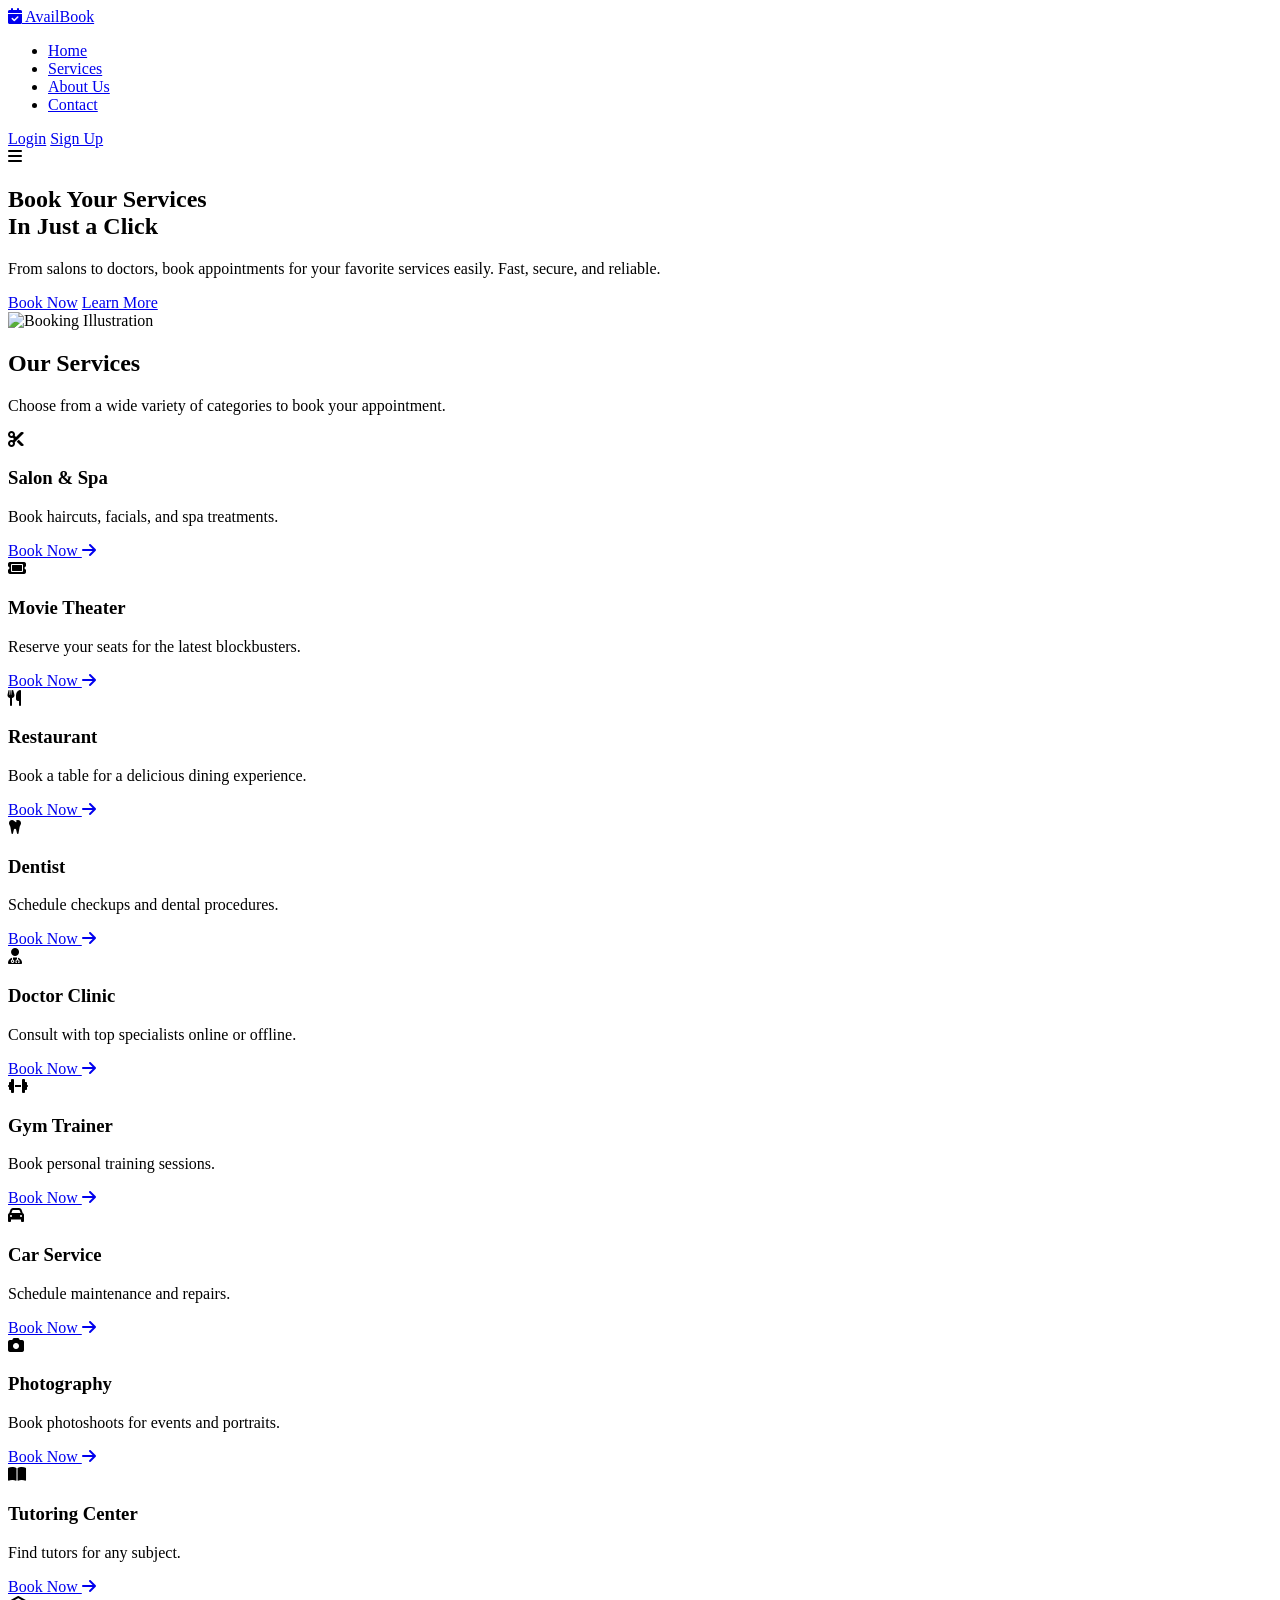
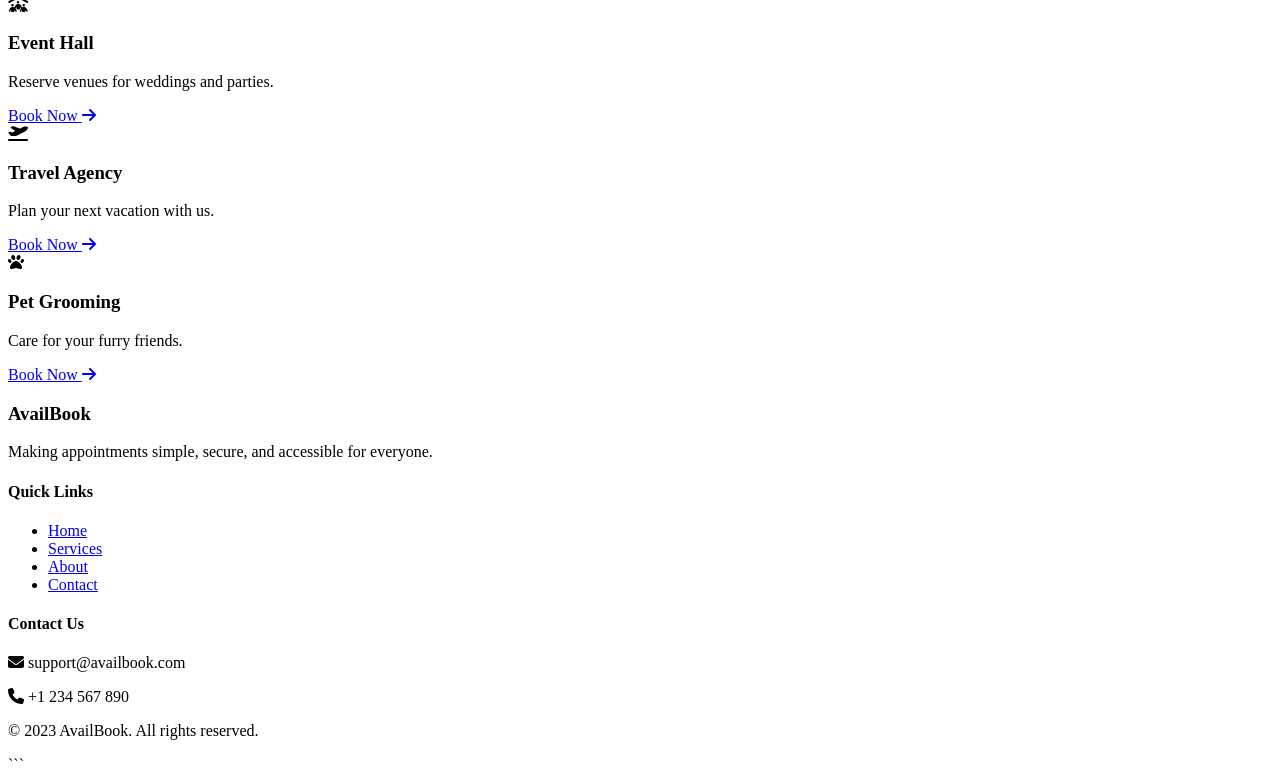
==== index.html @ f918c043 "Create index.html" ====
<!DOCTYPE html>
<html lang="en">
<head>
    <meta charset="UTF-8">
    <meta name="viewport" content="width=device-width, initial-scale=1.0">
    <meta name="description" content="AvailBook - The easiest way to book appointments for any service.">
    <title>AvailBook | Book Your Appointment</title>
    
    <!-- Link to CSS (To be created) -->
    <link rel="stylesheet" href="css/style.css">
    
    <!-- Link to FontAwesome for Icons (Modern UI requirement) -->
    <link rel="stylesheet" href="https://cdnjs.cloudflare.com/ajax/libs/font-awesome/6.4.0/css/all.min.css">
    
    <!-- Google Fonts (Poppins for a modern, clean look) -->
    <link href="https://fonts.googleapis.com/css2?family=Poppins:wght@300;400;600;700&display=swap" rel="stylesheet">
</head>
<body>

    <!-- ================= NAVBAR ================= -->
    <header class="navbar">
        <div class="container nav-container">
            <!-- Logo Section -->
            <a href="#" class="logo">
                <i class="fa-solid fa-calendar-check"></i> AvailBook
            </a>

            <!-- Navigation Links -->
            <nav class="nav-links">
                <ul>
                    <li><a href="#hero">Home</a></li>
                    <li><a href="#services">Services</a></li>
                    <li><a href="#about">About Us</a></li>
                    <li><a href="#contact">Contact</a></li>
                </ul>
            </nav>

            <!-- Auth Buttons -->
            <div class="nav-actions">
                <a href="#" class="btn btn-outline">Login</a>
                <a href="#" class="btn btn-primary">Sign Up</a>
            </div>

            <!-- Mobile Menu Toggle (Hidden on Desktop) -->
            <div class="mobile-menu-btn">
                <i class="fa-solid fa-bars"></i>
            </div>
        </div>
    </header>

    <!-- ================= HERO SECTION ================= -->
    <section id="hero" class="hero-section">
        <div class="container hero-content">
            <div class="hero-text">
                <h1>Book Your Services <br> <span class="highlight">In Just a Click</span></h1>
                <p>From salons to doctors, book appointments for your favorite services easily. Fast, secure, and reliable.</p>
                <div class="hero-buttons">
                    <a href="#services" class="btn btn-primary btn-lg">Book Now</a>
                    <a href="#" class="btn btn-secondary btn-lg">Learn More</a>
                </div>
            </div>
            <!-- Hero Image Placeholder -->
            <div class="hero-image">
                <img src="https://via.placeholder.com/500x400?text=AvailBook+Illustration" alt="Booking Illustration">
            </div>
        </div>
    </section>

    <!-- ================= SERVICES SECTION ================= -->
    <section id="services" class="services-section">
        <div class="container">
            <div class="section-header">
                <h2>Our Services</h2>
                <p>Choose from a wide variety of categories to book your appointment.</p>
            </div>

            <!-- Services Grid -->
            <div class="services-grid">
                
                <!-- Card 1: Salon -->
                <article class="service-card">
                    <div class="card-icon">
                        <i class="fa-solid fa-scissors"></i>
                    </div>
                    <h3>Salon & Spa</h3>
                    <p>Book haircuts, facials, and spa treatments.</p>
                    <a href="#" class="card-link">Book Now <i class="fa-solid fa-arrow-right"></i></a>
                </article>

                <!-- Card 2: Movie Theater -->
                <article class="service-card">
                    <div class="card-icon">
                        <i class="fa-solid fa-ticket"></i>
                    </div>
                    <h3>Movie Theater</h3>
                    <p>Reserve your seats for the latest blockbusters.</p>
                    <a href="#" class="card-link">Book Now <i class="fa-solid fa-arrow-right"></i></a>
                </article>

                <!-- Card 3: Restaurant -->
                <article class="service-card">
                    <div class="card-icon">
                        <i class="fa-solid fa-utensils"></i>
                    </div>
                    <h3>Restaurant</h3>
                    <p>Book a table for a delicious dining experience.</p>
                    <a href="#" class="card-link">Book Now <i class="fa-solid fa-arrow-right"></i></a>
                </article>

                <!-- Card 4: Dentist -->
                <article class="service-card">
                    <div class="card-icon">
                        <i class="fa-solid fa-tooth"></i>
                    </div>
                    <h3>Dentist</h3>
                    <p>Schedule checkups and dental procedures.</p>
                    <a href="#" class="card-link">Book Now <i class="fa-solid fa-arrow-right"></i></a>
                </article>

                <!-- Card 5: Doctor Clinic -->
                <article class="service-card">
                    <div class="card-icon">
                        <i class="fa-solid fa-user-doctor"></i>
                    </div>
                    <h3>Doctor Clinic</h3>
                    <p>Consult with top specialists online or offline.</p>
                    <a href="#" class="card-link">Book Now <i class="fa-solid fa-arrow-right"></i></a>
                </article>

                <!-- Card 6: Gym Trainer -->
                <article class="service-card">
                    <div class="card-icon">
                        <i class="fa-solid fa-dumbbell"></i>
                    </div>
                    <h3>Gym Trainer</h3>
                    <p>Book personal training sessions.</p>
                    <a href="#" class="card-link">Book Now <i class="fa-solid fa-arrow-right"></i></a>
                </article>

                <!-- Card 7: Car Service -->
                <article class="service-card">
                    <div class="card-icon">
                        <i class="fa-solid fa-car"></i>
                    </div>
                    <h3>Car Service</h3>
                    <p>Schedule maintenance and repairs.</p>
                    <a href="#" class="card-link">Book Now <i class="fa-solid fa-arrow-right"></i></a>
                </article>

                <!-- Card 8: Photography -->
                <article class="service-card">
                    <div class="card-icon">
                        <i class="fa-solid fa-camera"></i>
                    </div>
                    <h3>Photography</h3>
                    <p>Book photoshoots for events and portraits.</p>
                    <a href="#" class="card-link">Book Now <i class="fa-solid fa-arrow-right"></i></a>
                </article>

                <!-- Card 9: Tutoring -->
                <article class="service-card">
                    <div class="card-icon">
                        <i class="fa-solid fa-book-open"></i>
                    </div>
                    <h3>Tutoring Center</h3>
                    <p>Find tutors for any subject.</p>
                    <a href="#" class="card-link">Book Now <i class="fa-solid fa-arrow-right"></i></a>
                </article>

                <!-- Card 10: Event Hall -->
                <article class="service-card">
                    <div class="card-icon">
                        <i class="fa-solid fa-people-roof"></i>
                    </div>
                    <h3>Event Hall</h3>
                    <p>Reserve venues for weddings and parties.</p>
                    <a href="#" class="card-link">Book Now <i class="fa-solid fa-arrow-right"></i></a>
                </article>

                <!-- Card 11: Travel Agency -->
                <article class="service-card">
                    <div class="card-icon">
                        <i class="fa-solid fa-plane-departure"></i>
                    </div>
                    <h3>Travel Agency</h3>
                    <p>Plan your next vacation with us.</p>
                    <a href="#" class="card-link">Book Now <i class="fa-solid fa-arrow-right"></i></a>
                </article>

                <!-- Card 12: Pet Grooming -->
                <article class="service-card">
                    <div class="card-icon">
                        <i class="fa-solid fa-paw"></i>
                    </div>
                    <h3>Pet Grooming</h3>
                    <p>Care for your furry friends.</p>
                    <a href="#" class="card-link">Book Now <i class="fa-solid fa-arrow-right"></i></a>
                </article>

            </div>
        </div>
    </section>

    <!-- ================= FOOTER ================= -->
    <footer class="footer">
        <div class="container footer-content">
            <div class="footer-brand">
                <h3>AvailBook</h3>
                <p>Making appointments simple, secure, and accessible for everyone.</p>
            </div>
            
            <div class="footer-links">
                <h4>Quick Links</h4>
                <ul>
                    <li><a href="#">Home</a></li>
                    <li><a href="#">Services</a></li>
                    <li><a href="#">About</a></li>
                    <li><a href="#">Contact</a></li>
                </ul>
            </div>

            <div class="footer-contact">
                <h4>Contact Us</h4>
                <p><i class="fa-solid fa-envelope"></i> support@availbook.com</p>
                <p><i class="fa-solid fa-phone"></i> +1 234 567 890</p>
            </div>
        </div>
        <div class="footer-bottom">
            <p>&copy; 2023 AvailBook. All rights reserved.</p>
        </div>
    </footer>

    <!-- Link to JS (To be created) -->
    <script src="js/script.js"></script>
</body>
</html>
```
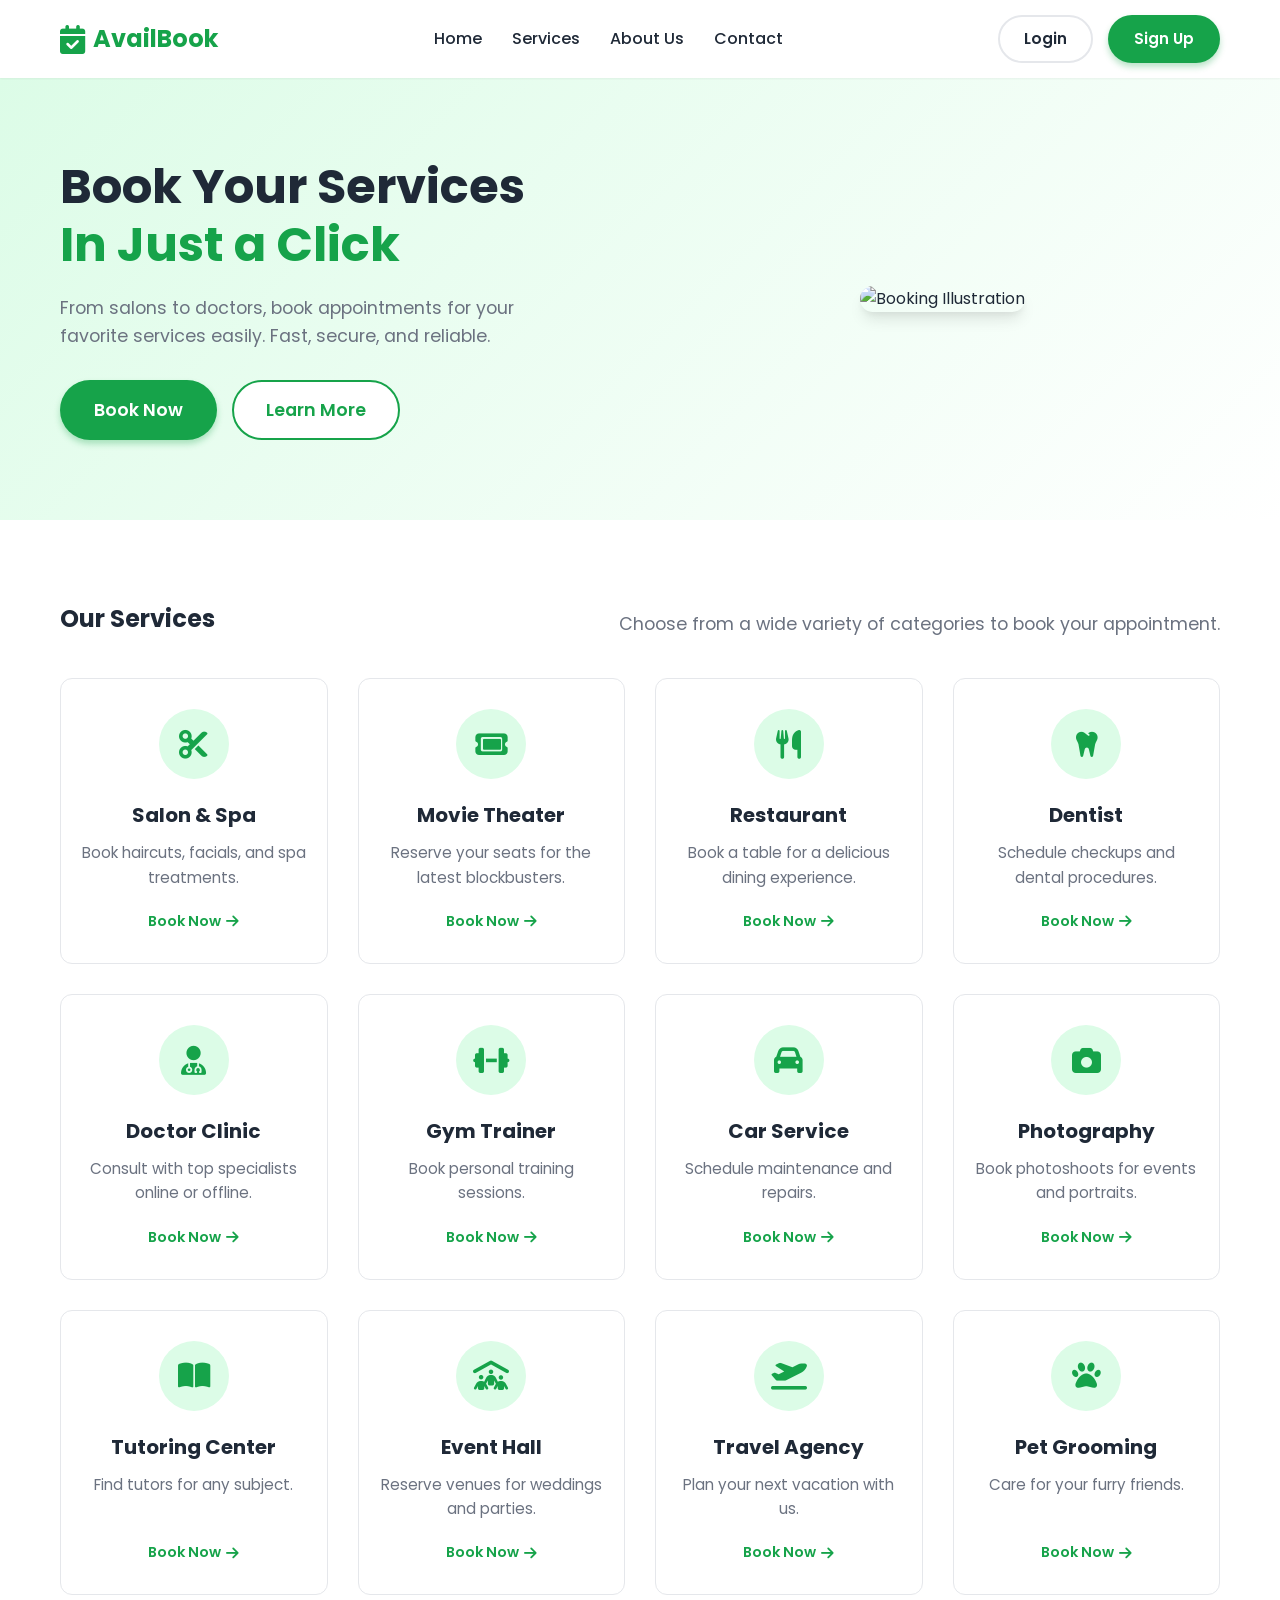
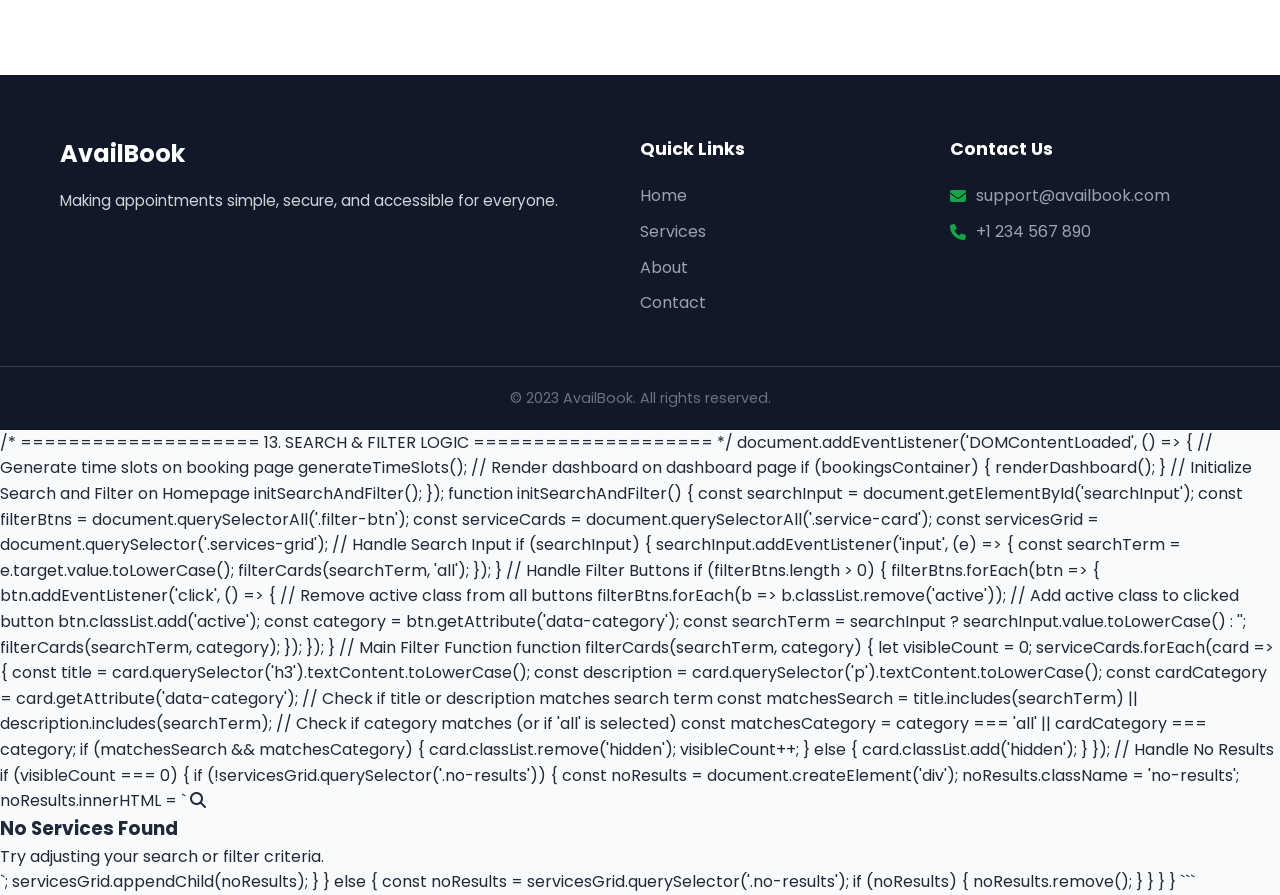
==== commit f3068d70: "Update index.html" ====
--- a/index.html
+++ b/index.html
@@ -234,6 +234,96 @@
 
     <!-- Link to JS (To be created) -->
     <script src="js/script.js"></script>
+    /* ==================== 
+   13. SEARCH & FILTER LOGIC 
+   ==================== */
+document.addEventListener('DOMContentLoaded', () => {
+    // Generate time slots on booking page
+    generateTimeSlots();
+    
+    // Render dashboard on dashboard page
+    if (bookingsContainer) {
+        renderDashboard();
+    }
+
+    // Initialize Search and Filter on Homepage
+    initSearchAndFilter();
+});
+
+function initSearchAndFilter() {
+    const searchInput = document.getElementById('searchInput');
+    const filterBtns = document.querySelectorAll('.filter-btn');
+    const serviceCards = document.querySelectorAll('.service-card');
+    const servicesGrid = document.querySelector('.services-grid');
+
+    // Handle Search Input
+    if (searchInput) {
+        searchInput.addEventListener('input', (e) => {
+            const searchTerm = e.target.value.toLowerCase();
+            filterCards(searchTerm, 'all');
+        });
+    }
+
+    // Handle Filter Buttons
+    if (filterBtns.length > 0) {
+        filterBtns.forEach(btn => {
+            btn.addEventListener('click', () => {
+                // Remove active class from all buttons
+                filterBtns.forEach(b => b.classList.remove('active'));
+                // Add active class to clicked button
+                btn.classList.add('active');
+                
+                const category = btn.getAttribute('data-category');
+                const searchTerm = searchInput ? searchInput.value.toLowerCase() : '';
+                
+                filterCards(searchTerm, category);
+            });
+        });
+    }
+
+    // Main Filter Function
+    function filterCards(searchTerm, category) {
+        let visibleCount = 0;
+
+        serviceCards.forEach(card => {
+            const title = card.querySelector('h3').textContent.toLowerCase();
+            const description = card.querySelector('p').textContent.toLowerCase();
+            const cardCategory = card.getAttribute('data-category');
+
+            // Check if title or description matches search term
+            const matchesSearch = title.includes(searchTerm) || description.includes(searchTerm);
+            
+            // Check if category matches (or if 'all' is selected)
+            const matchesCategory = category === 'all' || cardCategory === category;
+
+            if (matchesSearch && matchesCategory) {
+                card.classList.remove('hidden');
+                visibleCount++;
+            } else {
+                card.classList.add('hidden');
+            }
+        });
+
+        // Handle No Results
+        if (visibleCount === 0) {
+            if (!servicesGrid.querySelector('.no-results')) {
+                const noResults = document.createElement('div');
+                noResults.className = 'no-results';
+                noResults.innerHTML = `
+                    <i class="fa-solid fa-magnifying-glass"></i>
+                    <h3>No Services Found</h3>
+                    <p>Try adjusting your search or filter criteria.</p>
+                `;
+                servicesGrid.appendChild(noResults);
+            }
+        } else {
+            const noResults = servicesGrid.querySelector('.no-results');
+            if (noResults) {
+                noResults.remove();
+            }
+        }
+    }
+}
 </body>
 </html>
 ```
--- a/css/style.css
+++ b/css/style.css
@@ -0,0 +1,1283 @@
+/* ==================== 
+   1. CSS VARIABLES & RESET 
+   ==================== */
+:root {
+    /* eSewa Inspired Green Theme */
+    --primary-color: #16a34a;       /* Main Green */
+    --primary-dark: #15803d;        /* Darker Green for hover */
+    --primary-light: #dcfce7;       /* Light Green for backgrounds */
+    --accent-color: #facc15;        /* Yellow accent for highlights */
+    
+    /* Neutrals */
+    --text-dark: #1f2937;
+    --text-light: #6b7280;
+    --white: #ffffff;
+    --bg-light: #f9fafb;
+    --border-color: #e5e7eb;
+    
+    /* Spacing & Layout */
+    --container-width: 1200px;
+    --border-radius: 12px;
+    --btn-radius: 50px;
+    --shadow-sm: 0 1px 2px 0 rgba(0, 0, 0, 0.05);
+    --shadow-md: 0 4px 6px -1px rgba(0, 0, 0, 0.1), 0 2px 4px -1px rgba(0, 0, 0, 0.06);
+    --shadow-lg: 0 10px 15px -3px rgba(0, 0, 0, 0.1), 0 4px 6px -2px rgba(0, 0, 0, 0.05);
+}
+
+* {
+    margin: 0;
+    padding: 0;
+    box-sizing: border-box;
+}
+
+body {
+    font-family: 'Poppins', sans-serif;
+    background-color: var(--bg-light);
+    color: var(--text-dark);
+    line-height: 1.6;
+    overflow-x: hidden;
+}
+
+a {
+    text-decoration: none;
+    color: inherit;
+    transition: all 0.3s ease;
+}
+
+ul {
+    list-style: none;
+}
+
+img {
+    max-width: 100%;
+    height: auto;
+    display: block;
+}
+
+/* Container Utility */
+.container {
+    max-width: var(--container-width);
+    margin: 0 auto;
+    padding: 0 20px;
+}
+
+/* ==================== 
+   2. BUTTONS 
+   ==================== */
+.btn {
+    display: inline-block;
+    padding: 10px 24px;
+    font-weight: 600;
+    border-radius: var(--btn-radius);
+    cursor: pointer;
+    transition: all 0.3s ease;
+    font-size: 0.95rem;
+    border: 2px solid transparent;
+}
+
+.btn-primary {
+    background-color: var(--primary-color);
+    color: var(--white);
+    box-shadow: 0 4px 6px rgba(22, 163, 74, 0.3);
+}
+
+.btn-primary:hover {
+    background-color: var(--primary-dark);
+    transform: translateY(-2px);
+    box-shadow: 0 6px 12px rgba(22, 163, 74, 0.4);
+}
+
+.btn-secondary {
+    background-color: var(--white);
+    color: var(--primary-color);
+    border: 2px solid var(--primary-color);
+}
+
+.btn-secondary:hover {
+    background-color: var(--primary-light);
+    color: var(--primary-dark);
+}
+
+.btn-outline {
+    background-color: transparent;
+    color: var(--text-dark);
+    border: 2px solid var(--border-color);
+}
+
+.btn-outline:hover {
+    border-color: var(--primary-color);
+    color: var(--primary-color);
+}
+
+.btn-lg {
+    padding: 14px 32px;
+    font-size: 1.1rem;
+}
+
+/* ==================== 
+   3. NAVBAR 
+   ==================== */
+.navbar {
+    background-color: var(--white);
+    box-shadow: var(--shadow-sm);
+    position: sticky;
+    top: 0;
+    z-index: 1000;
+    padding: 15px 0;
+}
+
+.nav-container {
+    display: flex;
+    justify-content: space-between;
+    align-items: center;
+}
+
+.logo {
+    font-size: 1.5rem;
+    font-weight: 700;
+    color: var(--primary-color);
+    display: flex;
+    align-items: center;
+    gap: 8px;
+}
+
+.logo i {
+    font-size: 1.8rem;
+}
+
+.nav-links ul {
+    display: flex;
+    gap: 30px;
+}
+
+.nav-links a {
+    font-weight: 500;
+    color: var(--text-dark);
+    position: relative;
+}
+
+.nav-links a::after {
+    content: '';
+    position: absolute;
+    width: 0;
+    height: 2px;
+    bottom: -4px;
+    left: 0;
+    background-color: var(--primary-color);
+    transition: width 0.3s;
+}
+
+.nav-links a:hover {
+    color: var(--primary-color);
+}
+
+.nav-links a:hover::after {
+    width: 100%;
+}
+
+.nav-actions {
+    display: flex;
+    gap: 15px;
+}
+
+.mobile-menu-btn {
+    display: none;
+    font-size: 1.5rem;
+    cursor: pointer;
+    color: var(--text-dark);
+}
+
+/* ==================== 
+   4. HERO SECTION 
+   ==================== */
+.hero-section {
+    padding: 80px 0;
+    background: linear-gradient(135deg, var(--primary-light) 0%, #ffffff 100%);
+    overflow: hidden;
+}
+
+.hero-content {
+    display: flex;
+    align-items: center;
+    justify-content: space-between;
+    gap: 50px;
+}
+
+.hero-text {
+    flex: 1;
+}
+
+.hero-text h1 {
+    font-size: 3rem;
+    line-height: 1.2;
+    margin-bottom: 20px;
+    color: var(--text-dark);
+}
+
+.highlight {
+    color: var(--primary-color);
+    position: relative;
+}
+
+.highlight::after {
+    content: '';
+    position: absolute;
+    bottom: 5px;
+    left: 0;
+    width: 100%;
+    height: 10px;
+    background-color: var(--accent-color);
+    opacity: 0.5;
+    z-index: -1;
+}
+
+.hero-text p {
+    font-size: 1.1rem;
+    color: var(--text-light);
+    margin-bottom: 30px;
+    max-width: 500px;
+}
+
+.hero-buttons {
+    display: flex;
+    gap: 15px;
+}
+
+.hero-image {
+    flex: 1;
+    display: flex;
+    justify-content: center;
+    position: relative;
+}
+
+.hero-image img {
+    border-radius: 20px;
+    box-shadow: var(--shadow-lg);
+    animation: float 6s ease-in-out infinite;
+}
+
+@keyframes float {
+    0% { transform: translateY(0px); }
+    50% { transform: translateY(-20px); }
+    100% { transform: translateY(0px); }
+}
+
+/* ==================== 
+   5. SERVICES SECTION 
+   ==================== */
+.services-section {
+    padding: 80px 0;
+    background-color: var(--white);
+}
+
+.section-header {
+    text-align: center;
+    margin-bottom: 50px;
+}
+
+.section-header h2 {
+    font-size: 2.5rem;
+    margin-bottom: 10px;
+    color: var(--text-dark);
+}
+
+.section-header p {
+    color: var(--text-light);
+    font-size: 1.1rem;
+}
+
+/* Grid Layout */
+.services-grid {
+    display: grid;
+    grid-template-columns: repeat(auto-fit, minmax(250px, 1fr));
+    gap: 30px;
+}
+
+/* Card Design */
+.service-card {
+    background: var(--white);
+    border: 1px solid var(--border-color);
+    border-radius: var(--border-radius);
+    padding: 30px 20px;
+    text-align: center;
+    transition: all 0.3s ease;
+    position: relative;
+    overflow: hidden;
+    display: flex;
+    flex-direction: column;
+    align-items: center;
+}
+
+.service-card:hover {
+    transform: translateY(-10px);
+    box-shadow: var(--shadow-lg);
+    border-color: var(--primary-color);
+}
+
+.service-card::before {
+    content: '';
+    position: absolute;
+    top: 0;
+    left: 0;
+    width: 100%;
+    height: 5px;
+    background: var(--primary-color);
+    transform: scaleX(0);
+    transform-origin: left;
+    transition: transform 0.3s ease;
+}
+
+.service-card:hover::before {
+    transform: scaleX(1);
+}
+
+.card-icon {
+    width: 70px;
+    height: 70px;
+    background-color: var(--primary-light);
+    border-radius: 50%;
+    display: flex;
+    align-items: center;
+    justify-content: center;
+    margin-bottom: 20px;
+    color: var(--primary-color);
+    font-size: 1.8rem;
+    transition: all 0.3s ease;
+}
+
+.service-card:hover .card-icon {
+    background-color: var(--primary-color);
+    color: var(--white);
+    transform: rotateY(360deg);
+}
+
+.service-card h3 {
+    font-size: 1.25rem;
+    margin-bottom: 10px;
+    color: var(--text-dark);
+}
+
+.service-card p {
+    color: var(--text-light);
+    font-size: 0.95rem;
+    margin-bottom: 20px;
+    flex-grow: 1; /* Pushes button to bottom */
+}
+
+.card-link {
+    color: var(--primary-color);
+    font-weight: 600;
+    font-size: 0.9rem;
+    display: inline-flex;
+    align-items: center;
+    gap: 5px;
+}
+
+.card-link:hover {
+    gap: 10px; /* Arrow moves right on hover */
+}
+
+/* ==================== 
+   6. FOOTER 
+   ==================== */
+.footer {
+    background-color: #111827; /* Dark background */
+    color: #d1d5db;
+    padding: 60px 0 20px;
+}
+
+.footer-content {
+    display: grid;
+    grid-template-columns: 2fr 1fr 1fr;
+    gap: 40px;
+    margin-bottom: 40px;
+}
+
+.footer-brand h3 {
+    color: var(--white);
+    font-size: 1.5rem;
+    margin-bottom: 15px;
+}
+
+.footer-brand p {
+    font-size: 0.95rem;
+    line-height: 1.6;
+}
+
+.footer-links h4, .footer-contact h4 {
+    color: var(--white);
+    margin-bottom: 20px;
+    font-size: 1.1rem;
+}
+
+.footer-links ul li {
+    margin-bottom: 10px;
+}
+
+.footer-links a {
+    color: #9ca3af;
+}
+
+.footer-links a:hover {
+    color: var(--primary-color);
+    padding-left: 5px;
+}
+
+.footer-contact p {
+    display: flex;
+    align-items: center;
+    gap: 10px;
+    margin-bottom: 10px;
+    color: #9ca3af;
+}
+
+.footer-contact i {
+    color: var(--primary-color);
+}
+
+.footer-bottom {
+    text-align: center;
+    border-top: 1px solid #374151;
+    padding-top: 20px;
+    font-size: 0.9rem;
+    color: #6b7280;
+}
+
+/* ==================== 
+   7. RESPONSIVE DESIGN 
+   ==================== */
+@media (max-width: 992px) {
+    .hero-content {
+        flex-direction: column;
+        text-align: center;
+    }
+
+    .hero-text p {
+        margin: 0 auto 30px;
+    }
+
+    .hero-buttons {
+        justify-content: center;
+    }
+
+    .hero-image {
+        width: 100%;
+    }
+    
+    .hero-image img {
+        max-width: 80%;
+    }
+}
+/* ... (Keep all previous CSS) ... */
+
+/* ==================== 
+   NEW: CONFIRMATION SECTION 
+   ==================== */
+.confirmation-section {
+    padding: 80px 0;
+    background-color: var(--bg-light);
+    min-height: 60vh;
+    display: flex;
+    align-items: center;
+    justify-content: center;
+}
+
+/* Utility class to hide elements */
+.hidden {
+    display: none !important;
+}
+
+.confirmation-card {
+    background: var(--white);
+    padding: 40px;
+    border-radius: 20px;
+    box-shadow: var(--shadow-lg);
+    text-align: center;
+    max-width: 600px;
+    width: 100%;
+    border: 1px solid var(--border-color);
+}
+
+.confirmation-icon {
+    width: 80px;
+    height: 80px;
+    background-color: var(--primary-light);
+    color: var(--primary-color);
+    border-radius: 50%;
+    display: flex;
+    align-items: center;
+    justify-content: center;
+    font-size: 2.5rem;
+    margin: 0 auto 20px;
+}
+
+.confirmation-card h2 {
+    color: var(--text-dark);
+    margin-bottom: 10px;
+}
+
+.confirmation-card p {
+    color: var(--text-light);
+    margin-bottom: 30px;
+}
+
+.booking-details-card {
+    background-color: var(--bg-light);
+    border-radius: 12px;
+    padding: 20px;
+    margin-bottom: 30px;
+    text-align: left;
+}
+
+.detail-row {
+    display: flex;
+    justify-content: space-between;
+    padding: 10px 0;
+    border-bottom: 1px solid #e5e7eb;
+}
+
+.detail-row:last-child {
+    border-bottom: none;
+}
+
+.detail-row .label {
+    color: var(--text-light);
+    font-weight: 500;
+}
+
+.detail-row .value {
+    color: var(--text-dark);
+    font-weight: 600;
+}
+
+.confirmation-actions {
+    display: flex;
+    gap: 15px;
+    justify-content: center;
+}
+
+/* ==================== 
+   NEW: SAVED BOOKINGS LIST 
+   ==================== */
+.saved-bookings-section {
+    padding: 40px 0;
+    background-color: var(--white);
+}
+
+.saved-bookings-list {
+    max-width: 800px;
+    margin: 0 auto;
+}
+
+.saved-booking-item {
+    background: var(--bg-light);
+    border: 1px solid var(--border-color);
+    border-radius: 10px;
+    padding: 15px;
+    margin-bottom: 15px;
+    display: flex;
+    justify-content: space-between;
+    align-items: center;
+}
+
+.saved-booking-info h4 {
+    margin-bottom: 5px;
+    color: var(--text-dark);
+}
+
+.saved-booking-info p {
+    font-size: 0.9rem;
+    color: var(--text-light);
+}
+
+.delete-btn {
+    background: #ef4444;
+    color: white;
+    border: none;
+    padding: 8px 12px;
+    border-radius: 6px;
+    cursor: pointer;
+    font-size: 0.8rem;
+}
+
+.delete-btn:hover {
+    background: #dc2626;
+}
+
+@media (max-width: 768px) {
+    .nav-links, .nav-actions {
+        display: none; /* In a real scenario, we'd add JS to toggle this */
+    }
+
+    .mobile-menu-btn {
+        display: block;
+    }
+
+    .footer-content {
+        grid-template-columns: 1fr;
+        text-align: center;
+    }
+
+    .footer-contact p {
+        justify-content: center;
+    }
+
+    .hero-text h1 {
+        font-size: 2.2rem;
+    }
+}
+/* ... (Keep all previous CSS) ... */
+
+/* ==================== 
+   DASHBOARD STYLES 
+   ==================== */
+.dashboard-header {
+    background: linear-gradient(135deg, var(--primary-color) 0%, var(--primary-dark) 100%);
+    color: var(--white);
+    padding: 60px 0;
+    text-align: center;
+    margin-bottom: 40px;
+}
+
+.dashboard-header h1 {
+    font-size: 2.5rem;
+    margin-bottom: 10px;
+}
+
+.dashboard-header p {
+    font-size: 1.1rem;
+    opacity: 0.9;
+}
+
+/* Stats Grid */
+.stats-grid {
+    display: grid;
+    grid-template-columns: repeat(auto-fit, minmax(250px, 1fr));
+    gap: 20px;
+    margin-bottom: 40px;
+}
+
+.stat-card {
+    background: var(--white);
+    padding: 25px;
+    border-radius: var(--border-radius);
+    box-shadow: var(--shadow-md);
+    display: flex;
+    align-items: center;
+    gap: 20px;
+    transition: transform 0.3s;
+}
+
+.stat-card:hover {
+    transform: translateY(-5px);
+}
+
+.stat-icon {
+    width: 60px;
+    height: 60px;
+    border-radius: 50%;
+    display: flex;
+    align-items: center;
+    justify-content: center;
+    font-size: 1.5rem;
+    color: var(--white);
+}
+
+.stat-icon.blue { background-color: #3b82f6; }
+.stat-icon.green { background-color: var(--primary-color); }
+.stat-icon.orange { background-color: #f59e0b; }
+
+.stat-info h3 {
+    font-size: 1.8rem;
+    color: var(--text-dark);
+    margin-bottom: 5px;
+}
+
+.stat-info p {
+    color: var(--text-light);
+    font-size: 0.9rem;
+    font-weight: 500;
+}
+
+/* Bookings Section */
+.bookings-section {
+    background: var(--white);
+    padding: 30px;
+    border-radius: var(--border-radius);
+    box-shadow: var(--shadow-sm);
+}
+
+.section-header {
+    display: flex;
+    justify-content: space-between;
+    align-items: center;
+    margin-bottom: 30px;
+}
+
+.section-header h2 {
+    font-size: 1.5rem;
+}
+
+.btn-sm {
+    padding: 8px 20px;
+    font-size: 0.9rem;
+}
+
+/* Bookings Grid */
+.bookings-grid {
+    display: grid;
+    grid-template-columns: repeat(auto-fill, minmax(300px, 1fr));
+    gap: 20px;
+}
+
+/* Booking Card */
+.booking-card {
+    background: var(--bg-light);
+    border: 1px solid var(--border-color);
+    border-radius: var(--border-radius);
+    padding: 20px;
+    position: relative;
+    transition: all 0.3s;
+}
+
+.booking-card:hover {
+    box-shadow: var(--shadow-md);
+    border-color: var(--primary-color);
+}
+
+.booking-header {
+    display: flex;
+    justify-content: space-between;
+    align-items: flex-start;
+    margin-bottom: 15px;
+}
+
+.booking-service {
+    font-weight: 700;
+    color: var(--text-dark);
+    font-size: 1.1rem;
+}
+
+.booking-date {
+    font-size: 0.9rem;
+    color: var(--text-light);
+    margin-bottom: 10px;
+    display: block;
+}
+
+.booking-time {
+    display: flex;
+    align-items: center;
+    gap: 8px;
+    font-size: 0.9rem;
+    color: var(--text-dark);
+    margin-bottom: 15px;
+}
+
+.booking-time i {
+    color: var(--primary-color);
+}
+
+/* Status Badge */
+.status-badge {
+    padding: 5px 12px;
+    border-radius: 20px;
+    font-size: 0.8rem;
+    font-weight: 600;
+    text-transform: uppercase;
+}
+
+.status-upcoming {
+    background-color: #dbeafe;
+    color: #1e40af;
+}
+
+.status-completed {
+    background-color: #dcfce7;
+    color: #166534;
+}
+
+.status-cancelled {
+    background-color: #fee2e2;
+    color: #991b1b;
+}
+
+/* Actions */
+.booking-actions {
+    margin-top: 15px;
+    padding-top: 15px;
+    border-top: 1px solid #e5e7eb;
+    display: flex;
+    gap: 10px;
+}
+
+.btn-cancel {
+    background: transparent;
+    color: #ef4444;
+    border: 1px solid #ef4444;
+    padding: 6px 12px;
+    border-radius: 6px;
+    font-size: 0.85rem;
+    cursor: pointer;
+    transition: all 0.3s;
+    width: 100%;
+}
+
+.btn-cancel:hover {
+    background: #ef4444;
+    color: var(--white);
+}
+
+/* Empty State */
+.empty-state {
+    grid-column: 1 / -1;
+    text-align: center;
+    padding: 50px;
+    background: var(--bg-light);
+    border-radius: var(--border-radius);
+    border: 2px dashed var(--border-color);
+}
+
+.empty-state i {
+    font-size: 3rem;
+    color: #d1d5db;
+    margin-bottom: 15px;
+}
+
+.empty-state h3 {
+    color: var(--text-dark);
+    margin-bottom: 10px;
+}
+/* ... (Keep all previous CSS) ... */
+
+/* ==================== 
+   DASHBOARD STYLES 
+   ==================== */
+.dashboard-header {
+    background: linear-gradient(135deg, var(--primary-color) 0%, var(--primary-dark) 100%);
+    color: var(--white);
+    padding: 60px 0;
+    text-align: center;
+    margin-bottom: 40px;
+}
+
+.dashboard-header h1 {
+    font-size: 2.5rem;
+    margin-bottom: 10px;
+}
+
+.dashboard-header p {
+    font-size: 1.1rem;
+    opacity: 0.9;
+}
+
+/* Stats Grid */
+.stats-grid {
+    display: grid;
+    grid-template-columns: repeat(auto-fit, minmax(250px, 1fr));
+    gap: 20px;
+    margin-bottom: 40px;
+}
+
+.stat-card {
+    background: var(--white);
+    padding: 25px;
+    border-radius: var(--border-radius);
+    box-shadow: var(--shadow-md);
+    display: flex;
+    align-items: center;
+    gap: 20px;
+    transition: transform 0.3s;
+}
+
+.stat-card:hover {
+    transform: translateY(-5px);
+}
+
+.stat-icon {
+    width: 60px;
+    height: 60px;
+    border-radius: 50%;
+    display: flex;
+    align-items: center;
+    justify-content: center;
+    font-size: 1.5rem;
+    color: var(--white);
+}
+
+.stat-icon.blue { background-color: #3b82f6; }
+.stat-icon.green { background-color: var(--primary-color); }
+.stat-icon.orange { background-color: #f59e0b; }
+
+.stat-info h3 {
+    font-size: 1.8rem;
+    color: var(--text-dark);
+    margin-bottom: 5px;
+}
+
+.stat-info p {
+    color: var(--text-light);
+    font-size: 0.9rem;
+    font-weight: 500;
+}
+
+/* Bookings Section */
+.bookings-section {
+    background: var(--white);
+    padding: 30px;
+    border-radius: var(--border-radius);
+    box-shadow: var(--shadow-sm);
+}
+
+.section-header {
+    display: flex;
+    justify-content: space-between;
+    align-items: center;
+    margin-bottom: 30px;
+}
+
+.section-header h2 {
+    font-size: 1.5rem;
+}
+
+.btn-sm {
+    padding: 8px 20px;
+    font-size: 0.9rem;
+}
+
+/* Bookings Grid */
+.bookings-grid {
+    display: grid;
+    grid-template-columns: repeat(auto-fill, minmax(300px, 1fr));
+    gap: 20px;
+}
+
+/* Booking Card */
+.booking-card {
+    background: var(--bg-light);
+    border: 1px solid var(--border-color);
+    border-radius: var(--border-radius);
+    padding: 20px;
+    position: relative;
+    transition: all 0.3s;
+}
+
+.booking-card:hover {
+    box-shadow: var(--shadow-md);
+    border-color: var(--primary-color);
+}
+
+.booking-header {
+    display: flex;
+    justify-content: space-between;
+    align-items: flex-start;
+    margin-bottom: 15px;
+}
+
+.booking-service {
+    font-weight: 700;
+    color: var(--text-dark);
+    font-size: 1.1rem;
+}
+
+.booking-date {
+    font-size: 0.9rem;
+    color: var(--text-light);
+    margin-bottom: 10px;
+    display: block;
+}
+
+.booking-time {
+    display: flex;
+    align-items: center;
+    gap: 8px;
+    font-size: 0.9rem;
+    color: var(--text-dark);
+    margin-bottom: 15px;
+}
+
+.booking-time i {
+    color: var(--primary-color);
+}
+
+/* Status Badge */
+.status-badge {
+    padding: 5px 12px;
+    border-radius: 20px;
+    font-size: 0.8rem;
+    font-weight: 600;
+    text-transform: uppercase;
+}
+
+.status-upcoming {
+    background-color: #dbeafe;
+    color: #1e40af;
+}
+
+.status-completed {
+    background-color: #dcfce7;
+    color: #166534;
+}
+
+.status-cancelled {
+    background-color: #fee2e2;
+    color: #991b1b;
+}
+
+/* Actions */
+.booking-actions {
+    margin-top: 15px;
+    padding-top: 15px;
+    border-top: 1px solid #e5e7eb;
+    display: flex;
+    gap: 10px;
+}
+
+.btn-cancel {
+    background: transparent;
+    color: #ef4444;
+    border: 1px solid #ef4444;
+    padding: 6px 12px;
+    border-radius: 6px;
+    font-size: 0.85rem;
+    cursor: pointer;
+    transition: all 0.3s;
+    width: 100%;
+}
+
+.btn-cancel:hover {
+    background: #ef4444;
+    color: var(--white);
+}
+
+/* Empty State */
+.empty-state {
+    grid-column: 1 / -1;
+    text-align: center;
+    padding: 50px;
+    background: var(--bg-light);
+    border-radius: var(--border-radius);
+    border: 2px dashed var(--border-color);
+}
+
+.empty-state i {
+    font-size: 3rem;
+    color: #d1d5db;
+    margin-bottom: 15px;
+}
+
+.empty-state h3 {
+    color: var(--text-dark);
+    margin-bottom: 10px;
+}
+
+.empty-state p {
+    color: var(--text-light);
+    margin-bottom: 20px;
+}
+
+/* Responsive */
+@media (max-width: 768px) {
+    .section-header {
+        flex-direction: column;
+        gap: 15px;
+        align-items: flex-start;
+    }
+    
+    .booking-actions {
+        flex-direction: column;
+    }
+}
+.empty-state p {
+    color: var(--text-light);
+    margin-bottom: 20px;
+}
+
+/* Responsive */
+@media (max-width: 768px) {
+    .section-header {
+        flex-direction: column;
+        gap: 15px;
+        align-items: flex-start;
+    }
+    
+    .booking-actions {
+        flex-direction: column;
+    }
+}
+/* ... (Keep all previous CSS) ... */
+
+/* ==================== 
+   CHECK-IN BUTTON STYLES 
+   ==================== */
+.btn-checkin {
+    background-color: var(--primary-color);
+    color: var(--white);
+    border: none;
+    padding: 8px 16px;
+    border-radius: 6px;
+    font-size: 0.85rem;
+    font-weight: 600;
+    cursor: pointer;
+    transition: all 0.3s;
+    width: 100%;
+    display: flex;
+    align-items: center;
+    justify-content: center;
+    gap: 8px;
+}
+
+.btn-checkin:hover {
+    background-color: var(--primary-dark);
+    transform: translateY(-1px);
+    box-shadow: 0 4px 6px rgba(22, 163, 74, 0.3);
+}
+
+.btn-checkin:disabled {
+    background-color: #d1d5db;
+    cursor: not-allowed;
+    transform: none;
+    box-shadow: none;
+}
+
+/* ==================== 
+   CHECKED IN CARD STYLE 
+   ==================== */
+.booking-card.checked-in {
+    border: 2px solid var(--primary-color);
+    background-color: #f0fdf4; /* Very light green */
+}
+
+/* ==================== 
+   RESPONSIVE 
+   ==================== */
+@media (max-width: 768px) {
+    .booking-actions {
+        flex-direction: column;
+    }
+    
+    .btn-checkin, .btn-cancel {
+        width: 100%;
+        margin-bottom: 10px;
+    }
+   /* ... (Keep all previous CSS) ... */
+
+/* ==================== 
+   SEARCH & FILTER STYLES 
+   ==================== */
+.search-filter-container {
+    margin-bottom: 40px;
+    display: flex;
+    flex-direction: column;
+    gap: 20px;
+    align-items: center;
+}
+
+.search-box {
+    position: relative;
+    width: 100%;
+    max-width: 500px;
+}
+
+.search-box i {
+    position: absolute;
+    left: 15px;
+    top: 50%;
+    transform: translateY(-50%);
+    color: var(--text-light);
+}
+
+.search-box input {
+    width: 100%;
+    padding: 12px 15px 12px 45px;
+    border: 1px solid var(--border-color);
+    border-radius: 50px;
+    font-family: 'Poppins', sans-serif;
+    font-size: 1rem;
+    outline: none;
+    transition: all 0.3s;
+    box-shadow: var(--shadow-sm);
+}
+
+.search-box input:focus {
+    border-color: var(--primary-color);
+    box-shadow: 0 0 0 3px var(--primary-light);
+}
+
+.filter-buttons {
+    display: flex;
+    flex-wrap: wrap;
+    gap: 10px;
+    justify-content: center;
+}
+
+.filter-btn {
+    background: var(--white);
+    border: 1px solid var(--border-color);
+    padding: 8px 20px;
+    border-radius: 50px;
+    font-family: 'Poppins', sans-serif;
+    font-size: 0.9rem;
+    color: var(--text-dark);
+    cursor: pointer;
+    transition: all 0.3s;
+}
+
+.filter-btn:hover {
+    border-color: var(--primary-color);
+    color: var(--primary-color);
+}
+
+.filter-btn.active {
+    background-color: var(--primary-color);
+    color: var(--white);
+    border-color: var(--primary-color);
+}
+
+/* Hide cards when filtering */
+.service-card.hidden {
+    display: none;
+}
+
+/* Empty State for Search */
+.no-results {
+    grid-column: 1 / -1;
+    text-align: center;
+    padding: 40px;
+    background: var(--white);
+    border-radius: var(--border-radius);
+    box-shadow: var(--shadow-sm);
+}
+
+.no-results i {
+    font-size: 3rem;
+    color: #d1d5db;
+    margin-bottom: 15px;
+}
+
+.no-results h3 {
+    color: var(--text-dark);
+    margin-bottom: 10px;
+}
+
+.no-results p {
+    color: var(--text-light);
+}
+
+/* Responsive */
+@media (max-width: 768px) {
+    .search-filter-container {
+        gap: 15px;
+    }
+    
+    .filter-buttons {
+        width: 100%;
+        overflow-x: auto;
+        padding-bottom: 10px;
+    }
+    
+    .filter-btn {
+        white-space: nowrap;
+    }
+}
+}
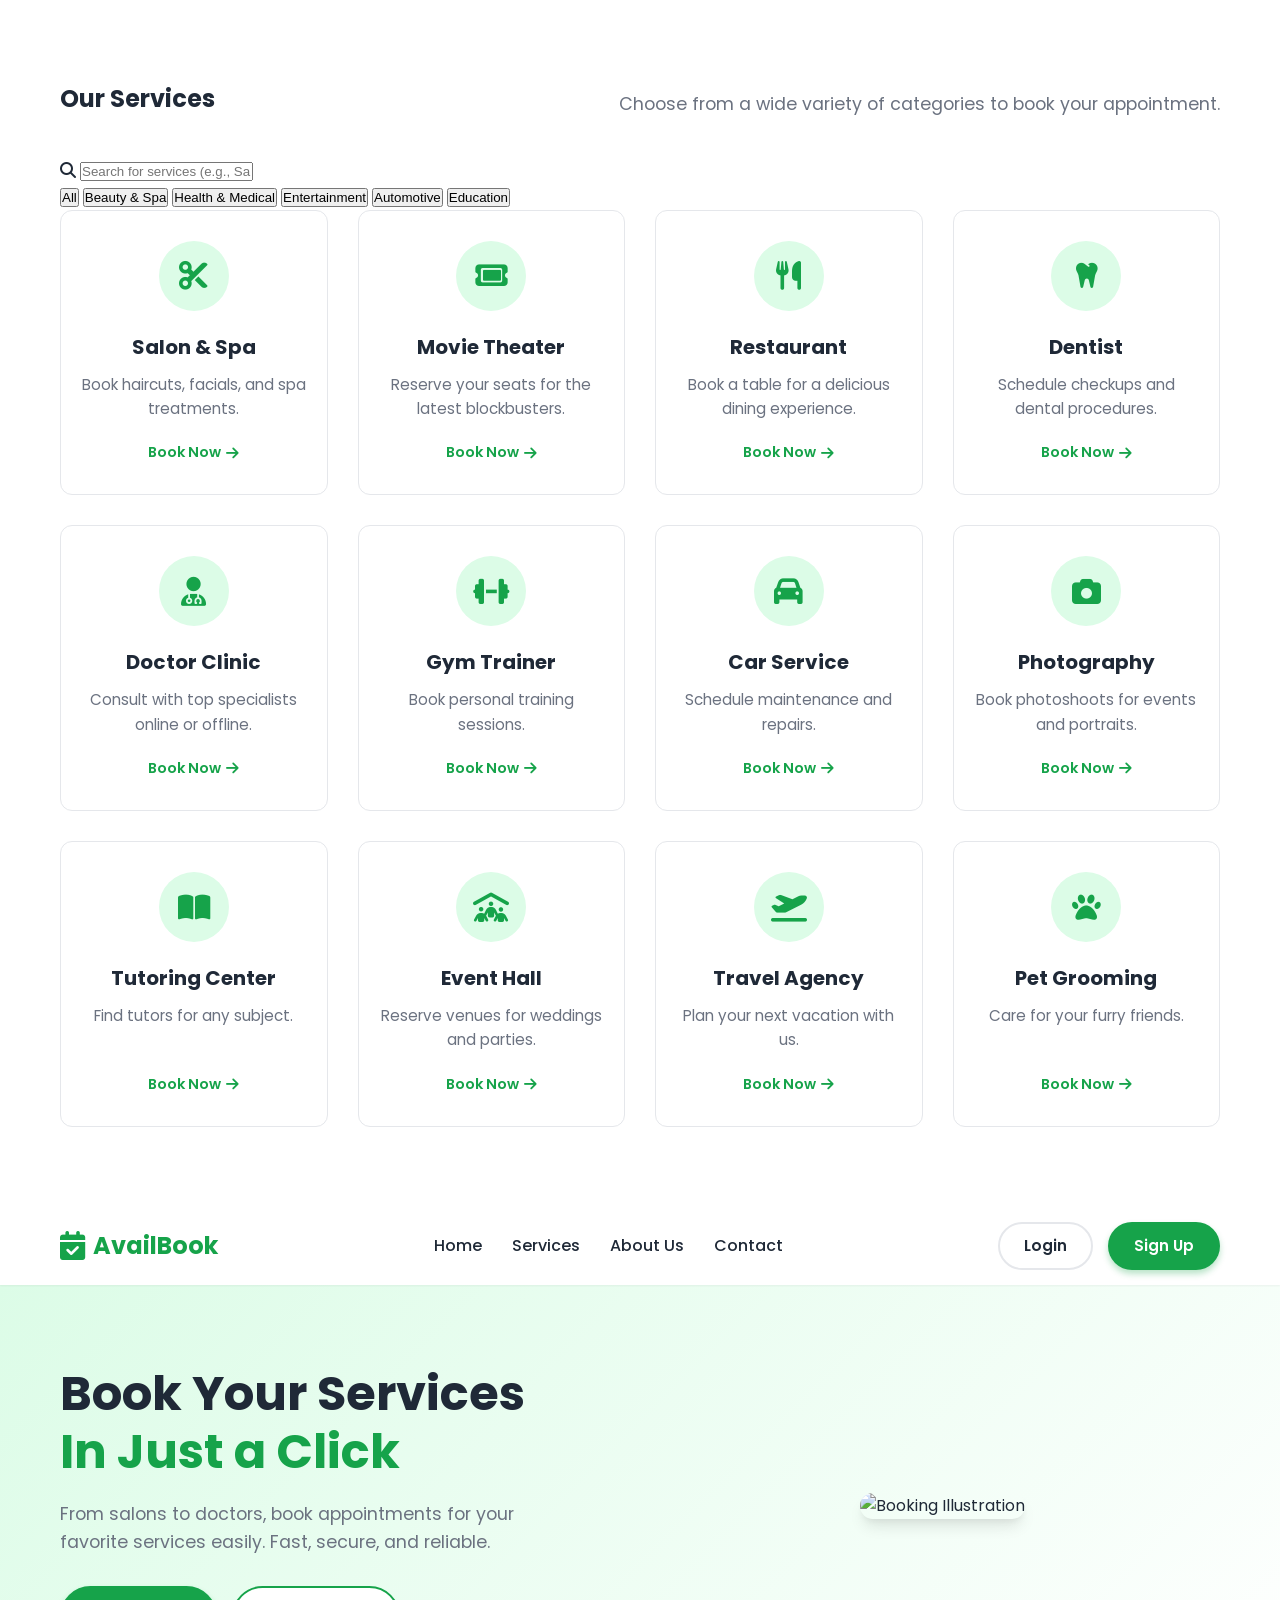
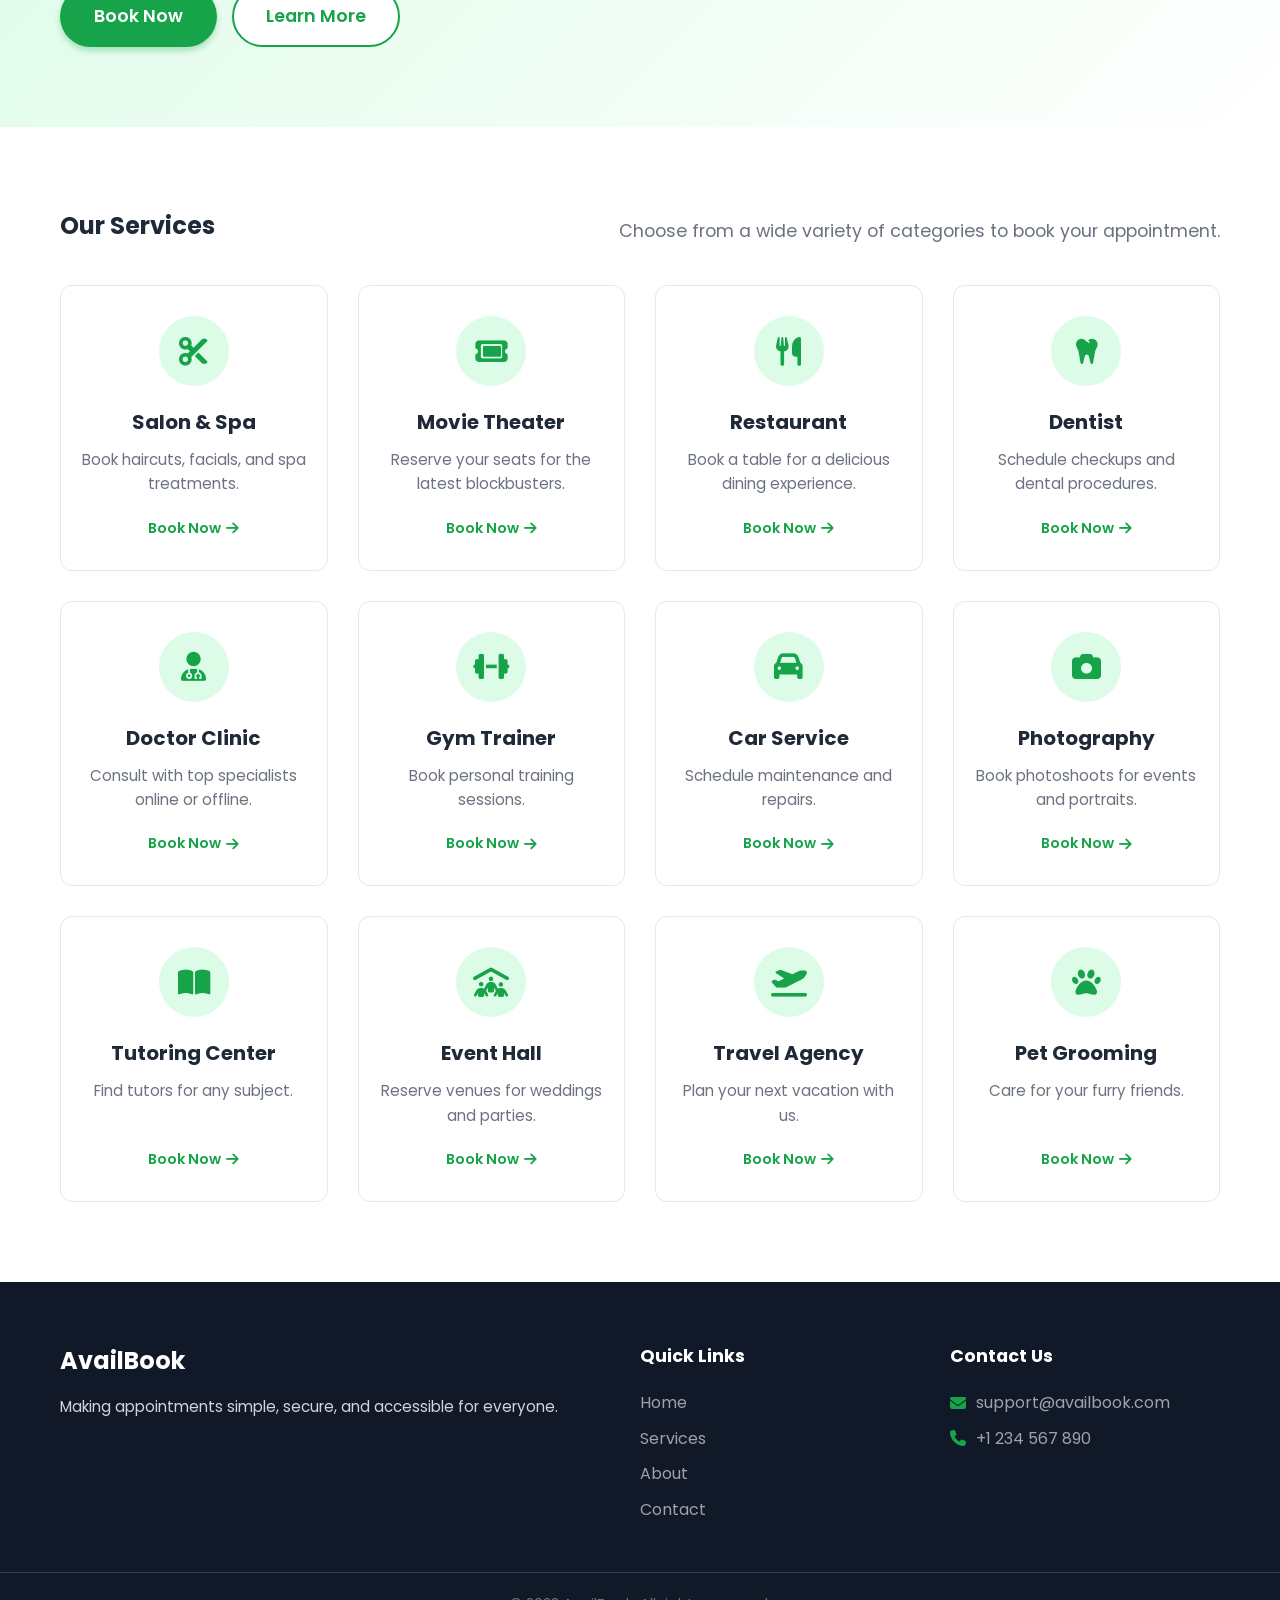
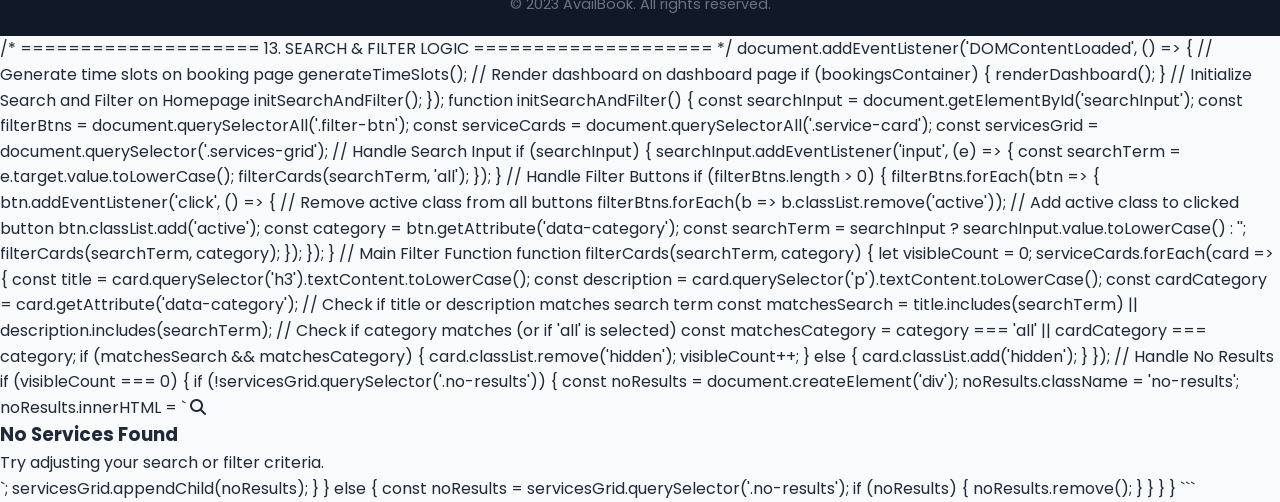
==== commit 0c5c846e: "Update index.html" ====
--- a/index.html
+++ b/index.html
@@ -18,6 +18,157 @@
     <link href="https://fonts.googleapis.com/css2?family=Poppins:wght@300;400;600;700&display=swap" rel="stylesheet">
 </head>
 <body>
+    <!-- ================= SERVICES SECTION ================= -->
+<section id="services" class="services-section">
+    <div class="container">
+        <div class="section-header">
+            <h2>Our Services</h2>
+            <p>Choose from a wide variety of categories to book your appointment.</p>
+        </div>
+
+        <!-- Search and Filter Section -->
+        <div class="search-filter-container">
+            <div class="search-box">
+                <i class="fa-solid fa-search"></i>
+                <input type="text" id="searchInput" placeholder="Search for services (e.g., Salon, Gym)...">
+            </div>
+            
+            <div class="filter-buttons">
+                <button class="filter-btn active" data-category="all">All</button>
+                <button class="filter-btn" data-category="beauty">Beauty & Spa</button>
+                <button class="filter-btn" data-category="health">Health & Medical</button>
+                <button class="filter-btn" data-category="entertainment">Entertainment</button>
+                <button class="filter-btn" data-category="automotive">Automotive</button>
+                <button class="filter-btn" data-category="education">Education</button>
+            </div>
+        </div>
+
+        <!-- Services Grid -->
+        <div class="services-grid">
+            
+            <!-- Card 1: Salon -->
+            <article class="service-card" data-category="beauty">
+                <div class="card-icon">
+                    <i class="fa-solid fa-scissors"></i>
+                </div>
+                <h3>Salon & Spa</h3>
+                <p>Book haircuts, facials, and spa treatments.</p>
+                <a href="booking.html" class="card-link">Book Now <i class="fa-solid fa-arrow-right"></i></a>
+            </article>
+
+            <!-- Card 2: Movie Theater -->
+            <article class="service-card" data-category="entertainment">
+                <div class="card-icon">
+                    <i class="fa-solid fa-ticket"></i>
+                </div>
+                <h3>Movie Theater</h3>
+                <p>Reserve your seats for the latest blockbusters.</p>
+                <a href="booking.html" class="card-link">Book Now <i class="fa-solid fa-arrow-right"></i></a>
+            </article>
+
+            <!-- Card 3: Restaurant -->
+            <article class="service-card" data-category="food">
+                <div class="card-icon">
+                    <i class="fa-solid fa-utensils"></i>
+                </div>
+                <h3>Restaurant</h3>
+                <p>Book a table for a delicious dining experience.</p>
+                <a href="booking.html" class="card-link">Book Now <i class="fa-solid fa-arrow-right"></i></a>
+            </article>
+
+            <!-- Card 4: Dentist -->
+            <article class="service-card" data-category="health">
+                <div class="card-icon">
+                    <i class="fa-solid fa-tooth"></i>
+                </div>
+                <h3>Dentist</h3>
+                <p>Schedule checkups and dental procedures.</p>
+                <a href="booking.html" class="card-link">Book Now <i class="fa-solid fa-arrow-right"></i></a>
+            </article>
+
+            <!-- Card 5: Doctor Clinic -->
+            <article class="service-card" data-category="health">
+                <div class="card-icon">
+                    <i class="fa-solid fa-user-doctor"></i>
+                </div>
+                <h3>Doctor Clinic</h3>
+                <p>Consult with top specialists online or offline.</p>
+                <a href="booking.html" class="card-link">Book Now <i class="fa-solid fa-arrow-right"></i></a>
+            </article>
+
+            <!-- Card 6: Gym Trainer -->
+            <article class="service-card" data-category="fitness">
+                <div class="card-icon">
+                    <i class="fa-solid fa-dumbbell"></i>
+                </div>
+                <h3>Gym Trainer</h3>
+                <p>Book personal training sessions.</p>
+                <a href="booking.html" class="card-link">Book Now <i class="fa-solid fa-arrow-right"></i></a>
+            </article>
+
+            <!-- Card 7: Car Service -->
+            <article class="service-card" data-category="automotive">
+                <div class="card-icon">
+                    <i class="fa-solid fa-car"></i>
+                </div>
+                <h3>Car Service</h3>
+                <p>Schedule maintenance and repairs.</p>
+                <a href="booking.html" class="card-link">Book Now <i class="fa-solid fa-arrow-right"></i></a>
+            </article>
+
+            <!-- Card 8: Photography -->
+            <article class="service-card" data-category="beauty">
+                <div class="card-icon">
+                    <i class="fa-solid fa-camera"></i>
+                </div>
+                <h3>Photography</h3>
+                <p>Book photoshoots for events and portraits.</p>
+                <a href="booking.html" class="card-link">Book Now <i class="fa-solid fa-arrow-right"></i></a>
+            </article>
+
+            <!-- Card 9: Tutoring -->
+            <article class="service-card" data-category="education">
+                <div class="card-icon">
+                    <i class="fa-solid fa-book-open"></i>
+                </div>
+                <h3>Tutoring Center</h3>
+                <p>Find tutors for any subject.</p>
+                <a href="booking.html" class="card-link">Book Now <i class="fa-solid fa-arrow-right"></i></a>
+            </article>
+
+            <!-- Card 10: Event Hall -->
+            <article class="service-card" data-category="events">
+                <div class="card-icon">
+                    <i class="fa-solid fa-people-roof"></i>
+                </div>
+                <h3>Event Hall</h3>
+                <p>Reserve venues for weddings and parties.</p>
+                <a href="booking.html" class="card-link">Book Now <i class="fa-solid fa-arrow-right"></i></a>
+            </article>
+
+            <!-- Card 11: Travel Agency -->
+            <article class="service-card" data-category="travel">
+                <div class="card-icon">
+                    <i class="fa-solid fa-plane-departure"></i>
+                </div>
+                <h3>Travel Agency</h3>
+                <p>Plan your next vacation with us.</p>
+                <a href="booking.html" class="card-link">Book Now <i class="fa-solid fa-arrow-right"></i></a>
+            </article>
+
+            <!-- Card 12: Pet Grooming -->
+            <article class="service-card" data-category="beauty">
+                <div class="card-icon">
+                    <i class="fa-solid fa-paw"></i>
+                </div>
+                <h3>Pet Grooming</h3>
+                <p>Care for your furry friends.</p>
+                <a href="booking.html" class="card-link">Book Now <i class="fa-solid fa-arrow-right"></i></a>
+            </article>
+
+        </div>
+    </div>
+</section>
 
     <!-- ================= NAVBAR ================= -->
     <header class="navbar">
